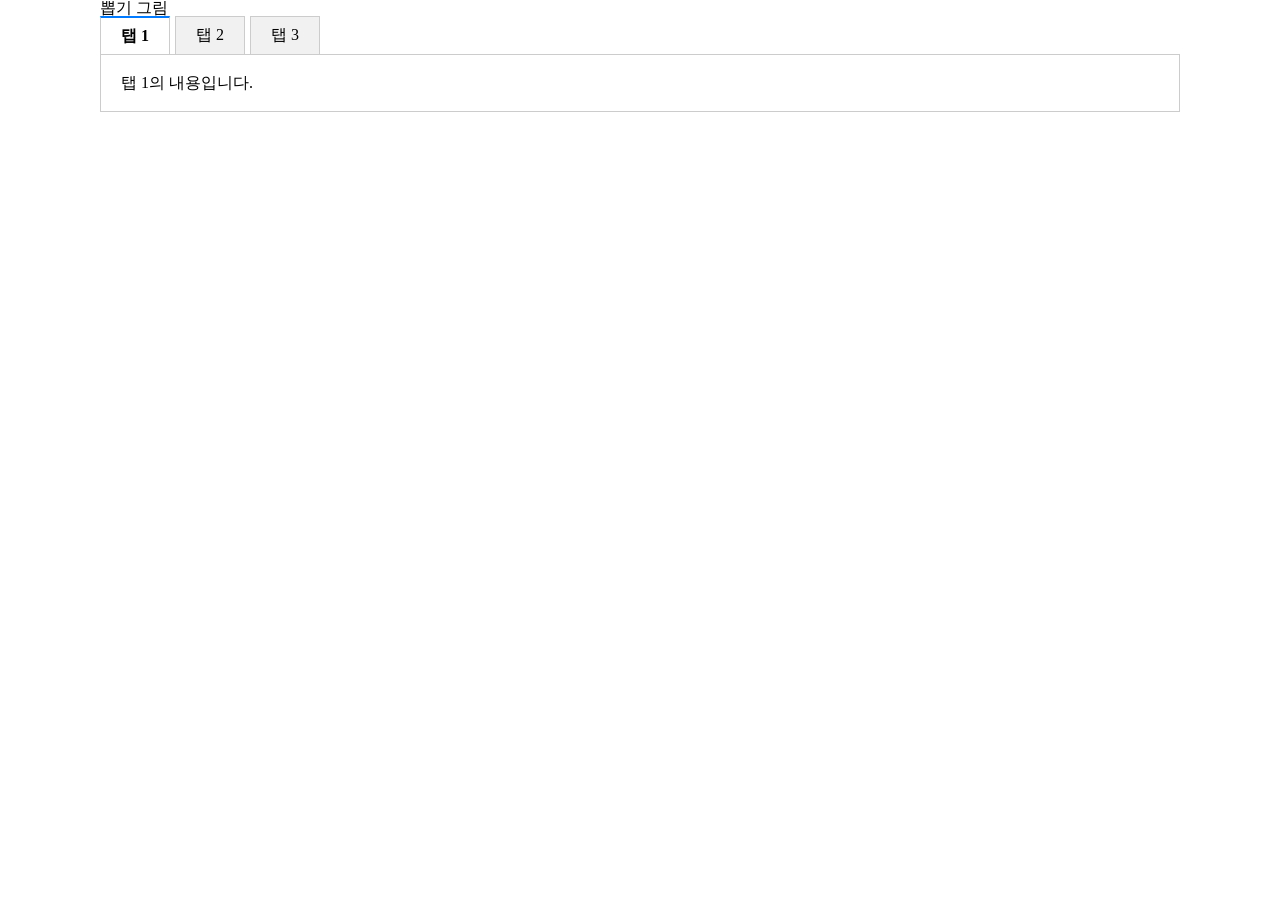
==== index.html @ a0c798f2 "fix : catroom -> index로 변경" ====
<!DOCTYPE html>
<html lang="en">
<head>
	<meta charset="UTF-8">
	<meta name="viewport" content="width=device-width, initial-scale=1.0">
	<title>고양이 아바타</title>

	<!-- styles -->
	<link rel="stylesheet" href="./css/reset.css" />
	<link rel="stylesheet" href="./css/catroom.css" />

</head>
<body>
	<section class="catroom">
		<header class="catroom_header">
			<h1>뽑기 그림</h1>
		</header>

		<article class="catroom_visual">
			<div class="catroom_visual_area">
				<div class="visual_face"></div>
				<div class="visual_eyes"></div>
				<div class="visual_noise"></div>
				<div class="visual_mouth"></div>
			</div>
		</article>

		<div class="catroom_content">
			<div class="tabs">
				<div class="tab active" data-tab="1">탭 1</div>
				<div class="tab" data-tab="2">탭 2</div>
				<div class="tab" data-tab="3">탭 3</div>
			</div>
		
			<div class="tab-content active" data-content="1">
				탭 1의 내용입니다.
			</div>
			<div class="tab-content" data-content="2">
				탭 2의 내용입니다.
			</div>
			<div class="tab-content" data-content="3">
				탭 3의 내용입니다.
			</div>
		</div>
	</section>


	<!-- js -->
	<script src="./js/catroom.js"></script>
</body>
</html>
---- css/catroom.css ----
.catroom {
	max-width: 1080px;
	margin: 0 auto;
}
.catroom {
	width: 100%;
	height: 100%;
	overflow: hidden;
}
.catroom .catroom_header {
	width: 100%;
	height: 100%;
	overflow: hidden;
}
.tabs {
	display: flex;
	cursor: pointer;
}

.tab {
	padding: 10px 20px;
	border: 1px solid #ccc;
	border-bottom: none;
	background: #f1f1f1;
	margin-right: 5px;
}

.tab.active {
	background: #fff;
	font-weight: bold;
	border-top: 2px solid #007BFF;
}

.tab-content {
	border: 1px solid #ccc;
	padding: 20px;
	background: #fff;
	display: none;
}

.tab-content.active {
	display: block;
}
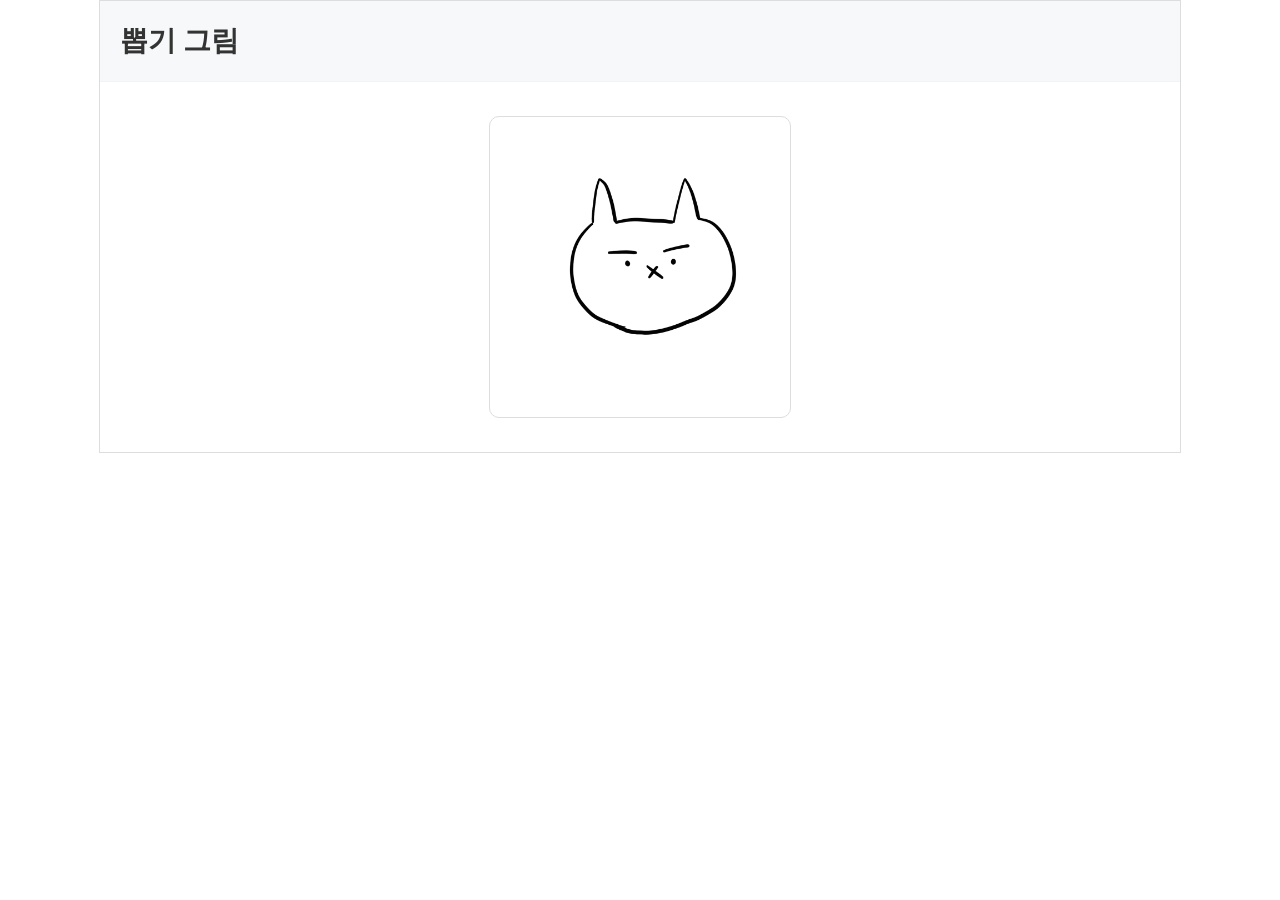
==== commit 4773ce57: "feat : visual" ====
--- a/index.html
+++ b/index.html
@@ -18,27 +18,33 @@
 
 		<article class="catroom_visual">
 			<div class="catroom_visual_area">
-				<div class="visual_face"></div>
-				<div class="visual_eyes"></div>
-				<div class="visual_noise"></div>
+				<div class="visual_face">
+					<img src="./img/img_face1.png" alt="">
+				</div>
+				<div class="visual_eyes">
+					<img src="./img/img_eyes1.png" alt="">
+				</div>
+				<div class="visual_noise">
+					<img src="./img/img_noise1.png" alt="">
+				</div>
 				<div class="visual_mouth"></div>
 			</div>
 		</article>
 
-		<div class="catroom_content">
+		<div class="catroom_content" style="display: none;">
 			<div class="tabs">
 				<div class="tab active" data-tab="1">탭 1</div>
 				<div class="tab" data-tab="2">탭 2</div>
 				<div class="tab" data-tab="3">탭 3</div>
 			</div>
 		
-			<div class="tab-content active" data-content="1">
+			<div class="tab_content active" data-content="1">
 				탭 1의 내용입니다.
 			</div>
-			<div class="tab-content" data-content="2">
+			<div class="tab_content" data-content="2">
 				탭 2의 내용입니다.
 			</div>
-			<div class="tab-content" data-content="3">
+			<div class="tab_content" data-content="3">
 				탭 3의 내용입니다.
 			</div>
 		</div>
--- a/css/catroom.css
+++ b/css/catroom.css
@@ -1,43 +1,26 @@
-.catroom {
-	max-width: 1080px;
-	margin: 0 auto;
-}
-.catroom {
-	width: 100%;
-	height: 100%;
-	overflow: hidden;
-}
-.catroom .catroom_header {
-	width: 100%;
-	height: 100%;
-	overflow: hidden;
-}
-.tabs {
-	display: flex;
-	cursor: pointer;
-}
+/* 공통 */
+.catroom {max-width: 1080px;height: 100%;margin: 0 auto;overflow: hidden;border: 1px solid #ddd;}
+img {width: 100%;height: 100%;}
+/* 헤더 */
+.catroom .catroom_header {width: 100%;height: 80px;display: flex;align-items: center;padding: 0 20px; overflow: hidden;background: #F6F8F9;border-bottom: 1px solid #F1F3F4;}
+.catroom .catroom_header h1 {font-size: 28px;font-weight: bold;color: #333;text-align: center;}
+/* 고양이 아바타 */
+.catroom_visual {width: 100%;min-height: 370px;display: flex;align-items: center;justify-content: center;}
+.catroom_visual_area {position: relative;width: 300px;height: 300px;border: 1px solid #ddd;border-radius: 10px;}
+.catroom_visual_area .visual_face {position: absolute;top: 50%;left: 50%;width: 300px;height: 300px;transform: translate(-50%, -50%);}
+.catroom_visual_area .visual_eyes {position: absolute;top: 50%;left: 50%;width: 300px;height: 300px;transform: translate(-50%, -50%);}
 
-.tab {
-	padding: 10px 20px;
-	border: 1px solid #ccc;
-	border-bottom: none;
-	background: #f1f1f1;
-	margin-right: 5px;
-}
+@media only screen and (max-width: 1080px) {
+	body {
+	  background-color: lightblue;
+	}
+  }
 
-.tab.active {
-	background: #fff;
-	font-weight: bold;
-	border-top: 2px solid #007BFF;
-}
 
-.tab-content {
-	border: 1px solid #ccc;
-	padding: 20px;
-	background: #fff;
-	display: none;
-}
 
-.tab-content.active {
-	display: block;
-}
+/* 탭 */
+.tabs {display: flex;cursor: pointer;}
+.tab {padding: 10px 20px;border: 1px solid #ccc;border-bottom: none;background: #f1f1f1;margin-right: 5px;}
+.tab.active {background: #fff;font-weight: bold;border-top: 2px solid #007BFF;}
+.tab_content {border: 1px solid #ccc;padding: 20px;background: #fff;display: none;}
+.tab_content.active {display: block;}
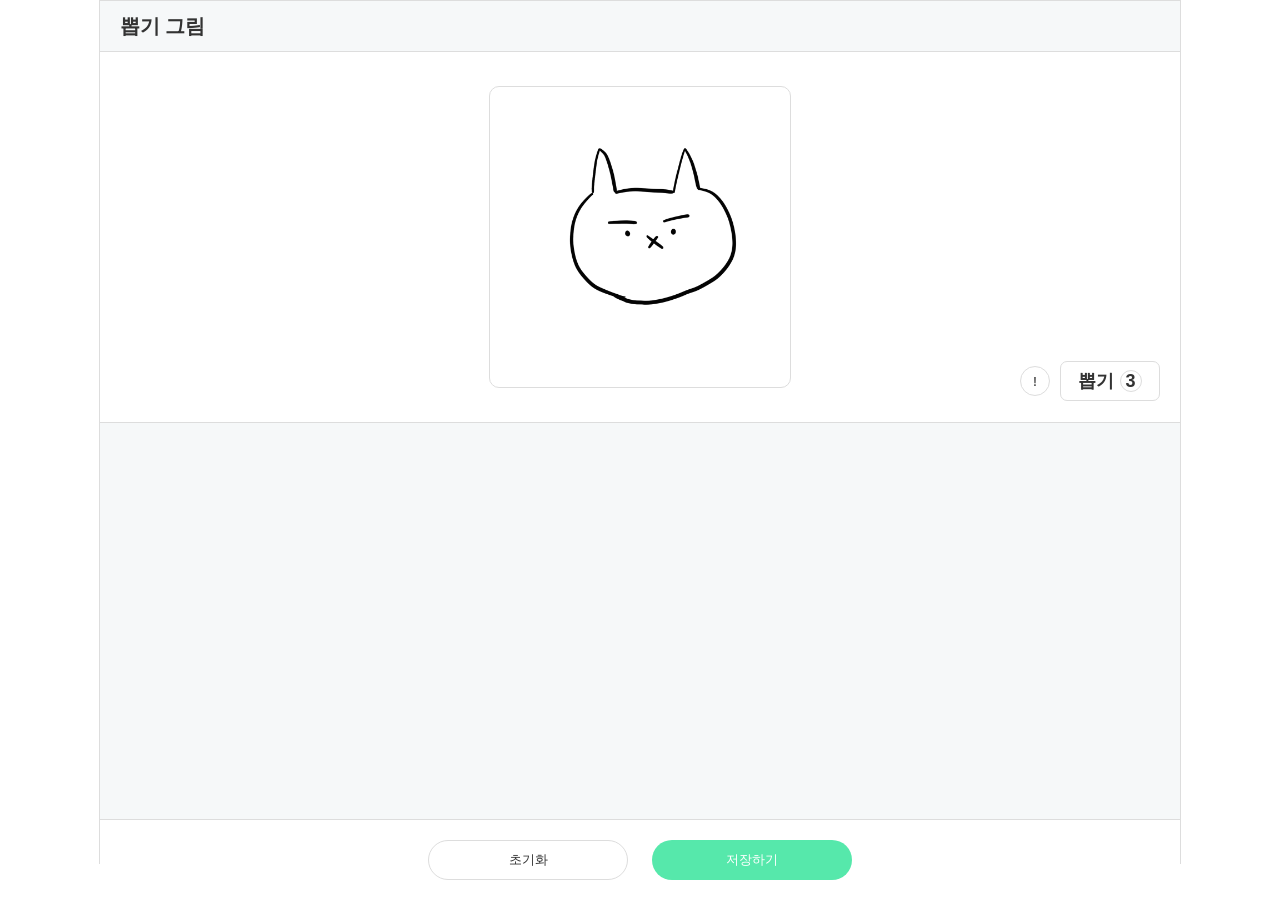
==== commit 0549e4af: "feat : 뽑기 버튼 추가" ====
--- a/index.html
+++ b/index.html
@@ -5,6 +5,10 @@
 	<meta name="viewport" content="width=device-width, initial-scale=1.0">
 	<title>고양이 아바타</title>
 
+	<!-- 피그마 -->
+	<!-- 
+	https://www.figma.com/design/C6ef8VHdZGd1Git6Kg4s41/kkamnyang?node-id=0-1&p=f&t=H2zlYM6S1J94MN9t-0 
+	-->
 	<!-- styles -->
 	<link rel="stylesheet" href="./css/reset.css" />
 	<link rel="stylesheet" href="./css/catroom.css" />
@@ -16,23 +20,25 @@
 			<h1>뽑기 그림</h1>
 		</header>
 
+		<div class="catroom_btns">
+			<div class="catroom_btns_left">
+				<button class="btn info" id="btn_info">!</button>
+				<!-- <div>내용</div> -->
+			</div>
+			<button class="btn buzzer" id="btn_buzzer">뽑기 <span class="count">3</span></button>
+		</div>
+
 		<article class="catroom_visual">
 			<div class="catroom_visual_area">
-				<div class="visual_face">
-					<img src="./img/img_face1.png" alt="">
-				</div>
-				<div class="visual_eyes">
-					<img src="./img/img_eyes1.png" alt="">
-				</div>
-				<div class="visual_noise">
-					<img src="./img/img_noise1.png" alt="">
-				</div>
+				<div class="visual_face" id="dragMe" style="background: url('./img/img_face1.png') no-repeat center center / 100% 100%;"></div>
+				<div class="visual_eyes" style="background: url('./img/img_eyes1.png') no-repeat center center / 100% 100%;"></div>
+				<div class="visual_noise" style="background: url('./img/img_noise1.png') no-repeat center center / 100% 100%;"></div>
 				<div class="visual_mouth"></div>
 			</div>
 		</article>
 
-		<div class="catroom_content" style="display: none;">
-			<div class="tabs">
+		<div class="catroom_content">
+			<!-- <div class="tabs">
 				<div class="tab active" data-tab="1">탭 1</div>
 				<div class="tab" data-tab="2">탭 2</div>
 				<div class="tab" data-tab="3">탭 3</div>
@@ -46,12 +52,66 @@
 			</div>
 			<div class="tab_content" data-content="3">
 				탭 3의 내용입니다.
+			</div> -->
+		</div>
+
+		<div class="footer">
+			<div class="footer_btns">
+				<button class="btn reset" id="btn_reset">초기화</button>
+				<button class="btn" id="btn_save">저장하기</button>
 			</div>
 		</div>
 	</section>
 
-
 	<!-- js -->
 	<script src="./js/catroom.js"></script>
+	<script>
+		// const dragItem = document.getElementById("dragMe");
+		// let offsetX = 0;
+		// let offsetY = 0;
+		// let isDragging = false;
+
+		// dragItem.addEventListener("mousedown", (e) => {
+		// 	isDragging = true;
+		// 	offsetX = e.clientX - dragItem.offsetLeft;
+		// 	offsetY = e.clientY - dragItem.offsetTop;
+		// 	dragItem.style.cursor = "grabbing";
+		// });
+
+		// document.addEventListener("mousemove", (e) => {
+		// 	if (!isDragging) return;
+
+		// 	const x = e.clientX - offsetX;
+		// 	const y = e.clientY - offsetY;
+
+		// 	dragItem.style.left = `${x}px`;
+		// 	dragItem.style.top = `${y}px`;
+		// 	});
+
+		// 	document.addEventListener("mouseup", () => {
+		// 	isDragging = false;
+		// 	dragItem.style.cursor = "grab";
+		// 	});
+
+		// 	const container = document.querySelector(".catroom_visual_area");
+
+		// 	document.addEventListener("mousemove", (e) => {
+		// 	if (!isDragging) return;
+
+		// 	let x = e.clientX - offsetX;
+		// 	let y = e.clientY - offsetY;
+
+		// 	const maxX = container.offsetWidth - dragItem.offsetWidth;
+		// 	const maxY = container.offsetHeight - dragItem.offsetHeight;
+
+		// 	x = Math.max(0, Math.min(x, maxX));
+		// 	y = Math.max(0, Math.min(y, maxY));
+
+		// 	dragItem.style.left = `${x}px`;
+		// 	dragItem.style.top = `${y}px`;
+		// });
+
+
+	</script>
 </body>
 </html>
--- a/css/catroom.css
+++ b/css/catroom.css
@@ -1,14 +1,172 @@
 /* 공통 */
-.catroom {max-width: 1080px;height: 100%;margin: 0 auto;overflow: hidden;border: 1px solid #ddd;}
+.catroom {position: relative;max-width: 1080px;height: 100%;margin: 0 auto;overflow: hidden;border: 1px solid #ddd;}
 img {width: 100%;height: 100%;}
+button {background: unset;border: unset;cursor: pointer;}
+:root {
+	--main-color: #56E8AB;
+	--sub-color: #3ECF92;
+	/* --text-color: #343A40;
+	--background-color: #F8F9FA;
+	--border-color: #CED4DA;
+	--hover-color: #E9ECEF;
+	--active-color: #007BFF; */
+}
 /* 헤더 */
-.catroom .catroom_header {width: 100%;height: 80px;display: flex;align-items: center;padding: 0 20px; overflow: hidden;background: #F6F8F9;border-bottom: 1px solid #F1F3F4;}
-.catroom .catroom_header h1 {font-size: 28px;font-weight: bold;color: #333;text-align: center;}
+.catroom .catroom_header {
+	width: 100%;
+	height: 50px;
+	display: flex;
+	align-items: center;
+	padding: 0 20px; 
+	overflow: hidden;
+	background: #F6F8F9;
+	border-bottom: 1px solid #ddd;
+}
+.catroom .catroom_header h1 {
+	font-size: 20px;
+	font-weight: bold;
+	color: #333;
+	text-align: center;
+	/* background-color: var(--main-color); */
+}
+/* 고양이 선택 버튼 */
+.catroom_btns {
+	position: absolute;
+	right: 20px;
+	top: 360px;
+	display: flex;
+	gap: 10px;
+}
+.catroom_btns {
+	display: flex;
+	align-items: center;
+	justify-content: center;
+	gap: 10px;
+}	
+.catroom_btns .btn.info {
+	min-width: 30px;
+	height: 30px;
+	background: #fff;
+	color: #333;
+	border-radius: 50%;
+	font-weight: bold;
+	color: #666;
+	border: 1px solid #ddd;
+}
+.catroom_btns .btn.buzzer {
+	min-width: 100px;
+	height: 40px;
+	background: #fff;
+	color: #333;
+	border-radius: 7px;
+	font-weight: bold;
+	font-size: 18px;
+	border: 1px solid #ddd;
+}
+.catroom_btns .btn.buzzer:hover {
+	background: var(--main-color);
+	color: #fff;
+	border-radius: 7px;
+	font-weight: bold;
+	font-size: 18px;
+	border: none;
+}
+
+.catroom_btns .btn.buzzer .count {
+	display: inline-block;
+	min-width: 20px;
+	height: 20px;
+	background: #fff;
+	color: #333;
+	border-radius: 50%;
+	color: #333;
+	border: 1px solid #ddd;
+}
+
 /* 고양이 아바타 */
-.catroom_visual {width: 100%;min-height: 370px;display: flex;align-items: center;justify-content: center;}
-.catroom_visual_area {position: relative;width: 300px;height: 300px;border: 1px solid #ddd;border-radius: 10px;}
-.catroom_visual_area .visual_face {position: absolute;top: 50%;left: 50%;width: 300px;height: 300px;transform: translate(-50%, -50%);}
-.catroom_visual_area .visual_eyes {position: absolute;top: 50%;left: 50%;width: 300px;height: 300px;transform: translate(-50%, -50%);}
+.catroom_visual {
+	width: 100%;
+	min-height: 370px;
+	border-bottom: 1px solid #ddd;
+	display: flex;
+	align-items: center;
+	justify-content: center;
+}
+.catroom_visual_area {
+	position: relative;
+	overflow: hidden; 
+	width: 300px;
+	height: 300px;
+	border: 1px solid #ddd;
+	border-radius: 10px;
+}
+.catroom_visual_area .visual_face {
+	position: absolute;
+	top: 50%;
+	left: 50%;
+	width: 300px;
+	height: 300px;
+	transform: translate(-50%, -50%);
+	cursor: grab;
+}
+.catroom_visual_area .visual_eyes {
+	position: absolute;
+	top: 50%;
+	left: 50%;
+	width: 300px;
+	height: 300px;
+	transform: translate(-50%, -50%);
+	/* cursor: grab; */
+}
+.catroom_visual_area .visual_noise {
+	position: absolute;
+	top: 50%;
+	left: 50%;
+	width: 300px;
+	height: 300px;
+	transform: translate(-50%, -50%);
+	/* cursor: grab; */
+}
+.catroom_content {
+	width: 100%;
+	height: 100%;
+	min-height: 400px;
+	display: flex;
+	flex-direction: column;
+	align-items: center;
+	justify-content: center;
+	padding: 20px;
+	background: #F6F8F9;
+}  
+.footer {
+	position: fixed;
+	bottom: 0;
+	left: 50%;
+	transform: translate(-50%, 0);
+	width: 1080px;
+	height: 80px;
+	display: flex;
+	align-items: center;
+	justify-content: center;
+	background: #fff;
+	border-top: 1px solid #ddd;
+}
+.footer_btns .btn {
+	width: 200px;
+	height: 40px;
+	margin: 0 10px;
+	background: var(--main-color);
+	color: #fff;
+	border: none;
+	border-radius: 30px;
+	cursor: pointer;
+}
+.footer_btns .btn.reset {
+	background: #fff;
+	border: 1px solid #ddd;
+	color: #333;
+}
+
 
 @media only screen and (max-width: 1080px) {
 	body {
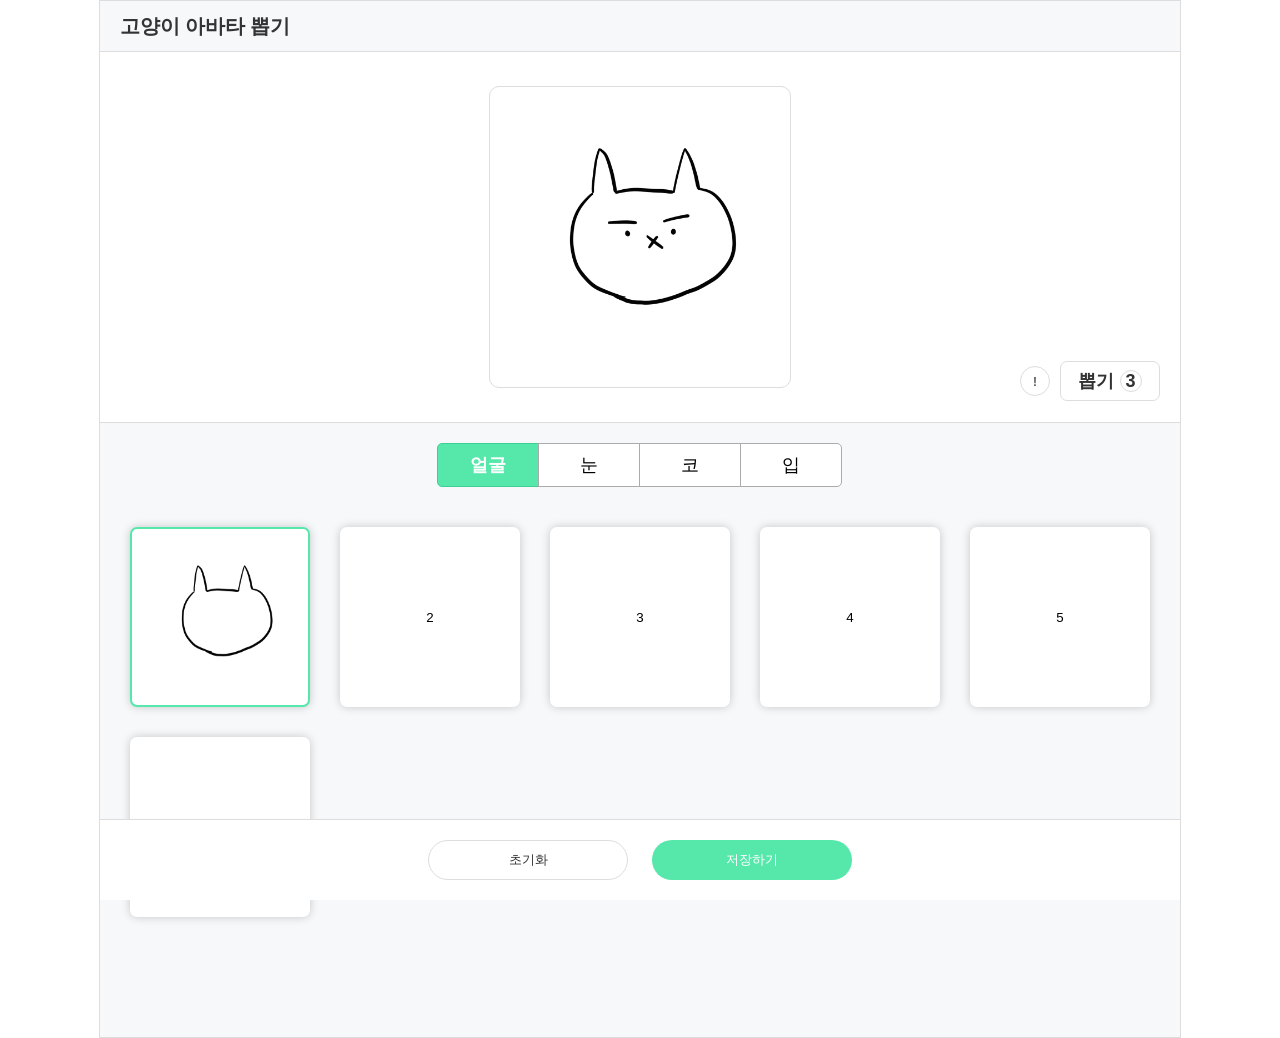
==== commit 500c9c94: "feat : cat tabs" ====
--- a/index.html
+++ b/index.html
@@ -3,7 +3,7 @@
 <head>
 	<meta charset="UTF-8">
 	<meta name="viewport" content="width=device-width, initial-scale=1.0">
-	<title>고양이 아바타</title>
+	<title>고양이 아바타 뽑기</title>
 
 	<!-- 피그마 -->
 	<!-- 
@@ -17,7 +17,7 @@
 <body>
 	<section class="catroom">
 		<header class="catroom_header">
-			<h1>뽑기 그림</h1>
+			<h1>고양이 아바타 뽑기</h1>
 		</header>
 
 		<div class="catroom_btns">
@@ -38,21 +38,35 @@
 		</article>
 
 		<div class="catroom_content">
-			<!-- <div class="tabs">
-				<div class="tab active" data-tab="1">탭 1</div>
-				<div class="tab" data-tab="2">탭 2</div>
-				<div class="tab" data-tab="3">탭 3</div>
+			<div class="tabs">
+				<div class="tab active" data-tab="1">얼굴</div>
+				<div class="tab" data-tab="2">눈</div>
+				<div class="tab" data-tab="3">코</div>
+				<div class="tab" data-tab="4">입</div>
 			</div>
 		
 			<div class="tab_content active" data-content="1">
-				탭 1의 내용입니다.
+				<div class="tab_content_area">
+					<button class="box on"><img src="./img/img_face1.png" alt="face1" /></button>
+					<button class="box">2</button>
+					<button class="box">3</button>
+					<button class="box">4</button>
+					<button class="box">5</button>
+					<button class="box">5</button>
+				</div>
 			</div>
 			<div class="tab_content" data-content="2">
-				탭 2의 내용입니다.
+				<div class="tab_content_area">
+					<button class="box">1</button>
+					<button class="box">2</button>
+					<button class="box">3</button>
+					<button class="box">4</button>
+					<button class="box">5</button>
+				</div>
 			</div>
 			<div class="tab_content" data-content="3">
 				탭 3의 내용입니다.
-			</div> -->
+			</div>
 		</div>
 
 		<div class="footer">
--- a/css/catroom.css
+++ b/css/catroom.css
@@ -127,17 +127,77 @@
 	transform: translate(-50%, -50%);
 	/* cursor: grab; */
 }
+/* 탭 */
+.catroom_content .tabs {
+	display: flex;
+	justify-content: center;
+	align-items: center;
+	cursor: pointer;
+}
+.catroom_content .tab {
+	display: flex;
+	justify-content: center;
+	align-items: center;
+	font-size: 18px;
+	padding: 10px 20px;
+	border: 1px solid #ABABAB;
+	background: #fff;
+	margin-left: -1px;
+	min-width: 60px;
+	height: 22px;
+}
+.catroom_content .tab.active {
+	background: #56E8AB;
+	font-weight: bold;
+	border: 1px solid #3ECF92;
+	color: #fff;
+}
+.catroom_content .tab:nth-child(1) {
+	border-radius: 5px 0 0 5px;
+}
+.catroom_content .tab:nth-child(4) {
+	border-radius: 0 5px 5px 0;
+}
+.catroom_content .tab_content {
+	min-height: 300px;
+	max-height: 500px;
+	overflow-y: auto;
+	overflow-x: hidden;
+	display: none;
+	margin-top: 30px;
+	margin-bottom: 90px;
+}
+.catroom_content .tab_content.active {
+	display: block;
+}
 .catroom_content {
-	width: 100%;
 	height: 100%;
 	min-height: 400px;
-	display: flex;
-	flex-direction: column;
-	align-items: center;
-	justify-content: center;
 	padding: 20px;
 	background: #F6F8F9;
-}  
+}
+.catroom_content .tab_content_area{
+	display: flex;
+	justify-content: space-between;
+	flex-wrap: wrap;
+	padding: 10px;
+	gap: 30px;
+}
+.catroom_content .tab_content_area .box {
+	width: 180px;
+	height: 180px;
+	display: flex;
+	justify-content: center;
+	align-items: center;
+	background: #fff;
+	border-radius: 7px;
+	box-shadow: 0 0 10px rgba(0, 0, 0, 0.2);
+}
+.catroom_content .tab_content_area .box.on {
+	border: 2px solid var(--main-color);
+}
+
+
 .footer {
 	position: fixed;
 	bottom: 0;
@@ -176,9 +236,3 @@
 
 
 
-/* 탭 */
-.tabs {display: flex;cursor: pointer;}
-.tab {padding: 10px 20px;border: 1px solid #ccc;border-bottom: none;background: #f1f1f1;margin-right: 5px;}
-.tab.active {background: #fff;font-weight: bold;border-top: 2px solid #007BFF;}
-.tab_content {border: 1px solid #ccc;padding: 20px;background: #fff;display: none;}
-.tab_content.active {display: block;}
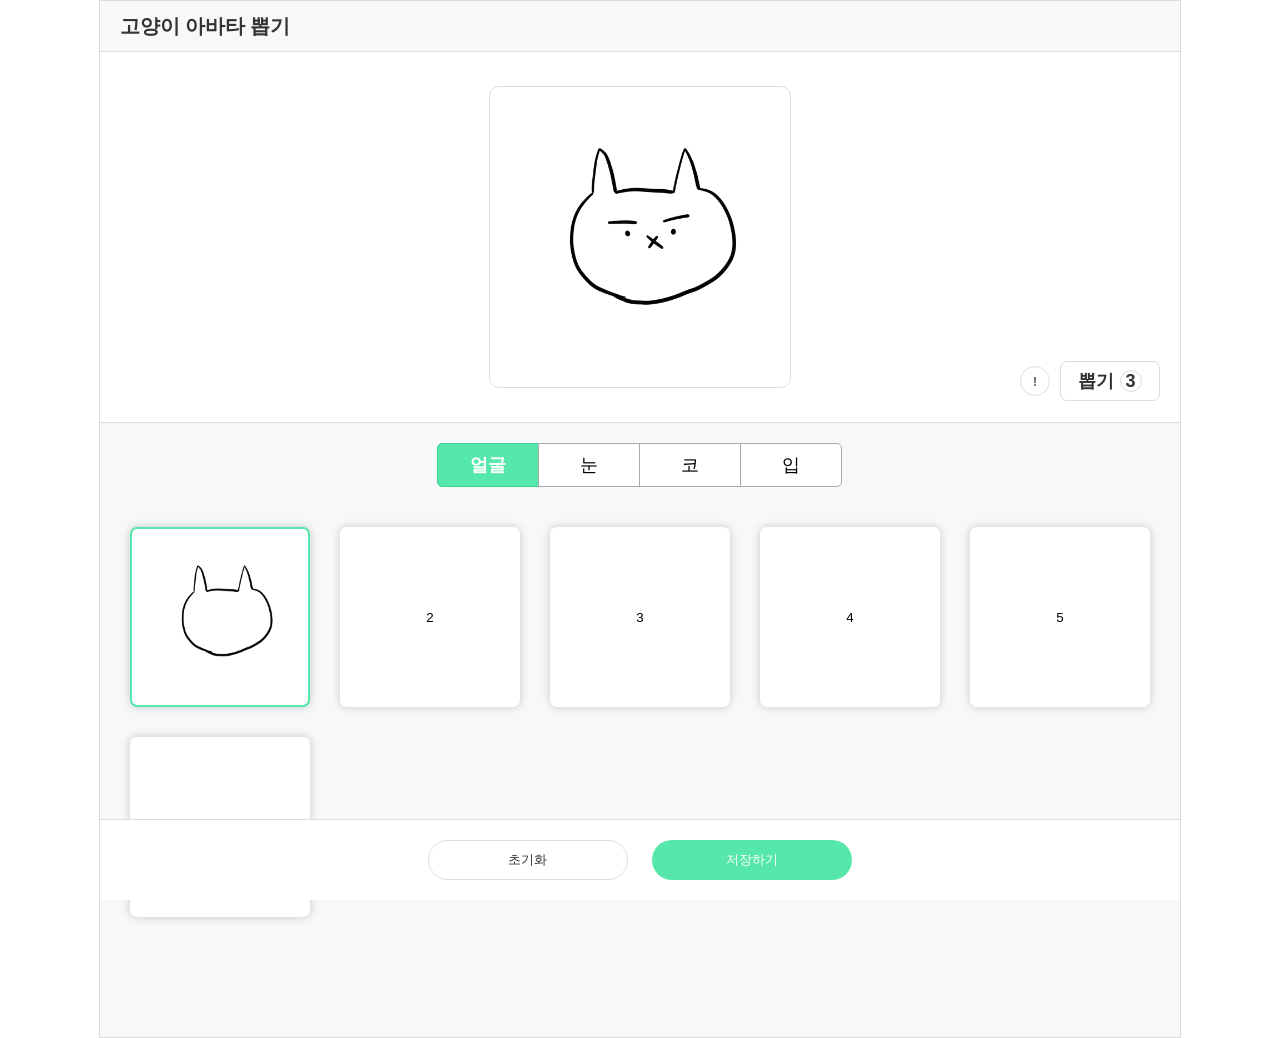
==== commit 11d79776: "feat : 추가" ====
--- a/index.html
+++ b/index.html
@@ -7,7 +7,7 @@
 
 	<!-- 피그마 -->
 	<!-- 
-	https://www.figma.com/design/C6ef8VHdZGd1Git6Kg4s41/kkamnyang?node-id=0-1&p=f&t=H2zlYM6S1J94MN9t-0 
+		https://www.figma.com/design/C6ef8VHdZGd1Git6Kg4s41/kkamnyang?node-id=0-1&p=f&t=H2zlYM6S1J94MN9t-0 
 	-->
 	<!-- styles -->
 	<link rel="stylesheet" href="./css/reset.css" />
@@ -25,7 +25,7 @@
 				<button class="btn info" id="btn_info">!</button>
 				<!-- <div>내용</div> -->
 			</div>
-			<button class="btn buzzer" id="btn_buzzer">뽑기 <span class="count">3</span></button>
+			<button class="btn buzzer" id="btnBuzzer">뽑기 <span class="count">3</span></button>
 		</div>
 
 		<article class="catroom_visual">
@@ -47,7 +47,7 @@
 		
 			<div class="tab_content active" data-content="1">
 				<div class="tab_content_area">
-					<button class="box on"><img src="./img/img_face1.png" alt="face1" /></button>
+					<button class="box active"><img src="./img/img_face1.png" alt="face1" /></button>
 					<button class="box">2</button>
 					<button class="box">3</button>
 					<button class="box">4</button>
@@ -76,6 +76,14 @@
 			</div>
 		</div>
 	</section>
+
+	<!-- 시간초 뽑기 딤 레이어 -->
+	<div class="dim_layer " id="dimLayer">
+		<div class="dim_layer_content">
+			<p>뽑기 시작!</p>
+			<p><span class="count">3</span>초</p>
+		</div>
+	</div>
 
 	<!-- js -->
 	<script src="./js/catroom.js"></script>
--- a/css/catroom.css
+++ b/css/catroom.css
@@ -71,7 +71,6 @@
 	font-size: 18px;
 	border: none;
 }
-
 .catroom_btns .btn.buzzer .count {
 	display: inline-block;
 	min-width: 20px;
@@ -81,8 +80,8 @@
 	border-radius: 50%;
 	color: #333;
 	border: 1px solid #ddd;
-}
-
+	font-weight: bold;
+}
 /* 고양이 아바타 */
 .catroom_visual {
 	width: 100%;
@@ -193,11 +192,49 @@
 	border-radius: 7px;
 	box-shadow: 0 0 10px rgba(0, 0, 0, 0.2);
 }
-.catroom_content .tab_content_area .box.on {
+.catroom_content .tab_content_area .box.active {
 	border: 2px solid var(--main-color);
 }
-
-
+/* 딤 레이어 */
+.dim_layer {
+	position: fixed;
+	top: 0;
+	left: 0;
+	width: 100%;
+	height: 100%;
+	background: rgba(0, 0, 0, 0.8);
+	display: none;
+	z-index: 9999;
+}
+.dim_layer.active {
+	display: block;
+}
+.dim_layer .dim_layer_content {
+	position: absolute;
+	top: 50%;
+	left: 50%;
+	width: 500px;
+	height: 300px;
+	transform: translate(-50%, -50%);
+	border-radius: 10px;
+	display: flex;
+	flex-direction: column;
+	align-items: center;
+	justify-content: center;
+	color: #fff;
+}
+.dim_layer .dim_layer_content p:nth-child(1) {
+	font-size: 20px;
+	margin-bottom: 20px;
+}
+.dim_layer .dim_layer_content p:nth-child(2) {
+	font-size: 25px;
+}
+.dim_layer .dim_layer_content p span {
+	font-size: 52px;
+}
+
+/* 푸터 */
 .footer {
 	position: fixed;
 	bottom: 0;
@@ -211,6 +248,9 @@
 	background: #fff;
 	border-top: 1px solid #ddd;
 }
+
+
+
 .footer_btns .btn {
 	width: 200px;
 	height: 40px;
@@ -221,6 +261,8 @@
 	border-radius: 30px;
 	cursor: pointer;
 }
+
+
 .footer_btns .btn.reset {
 	background: #fff;
 	border: 1px solid #ddd;
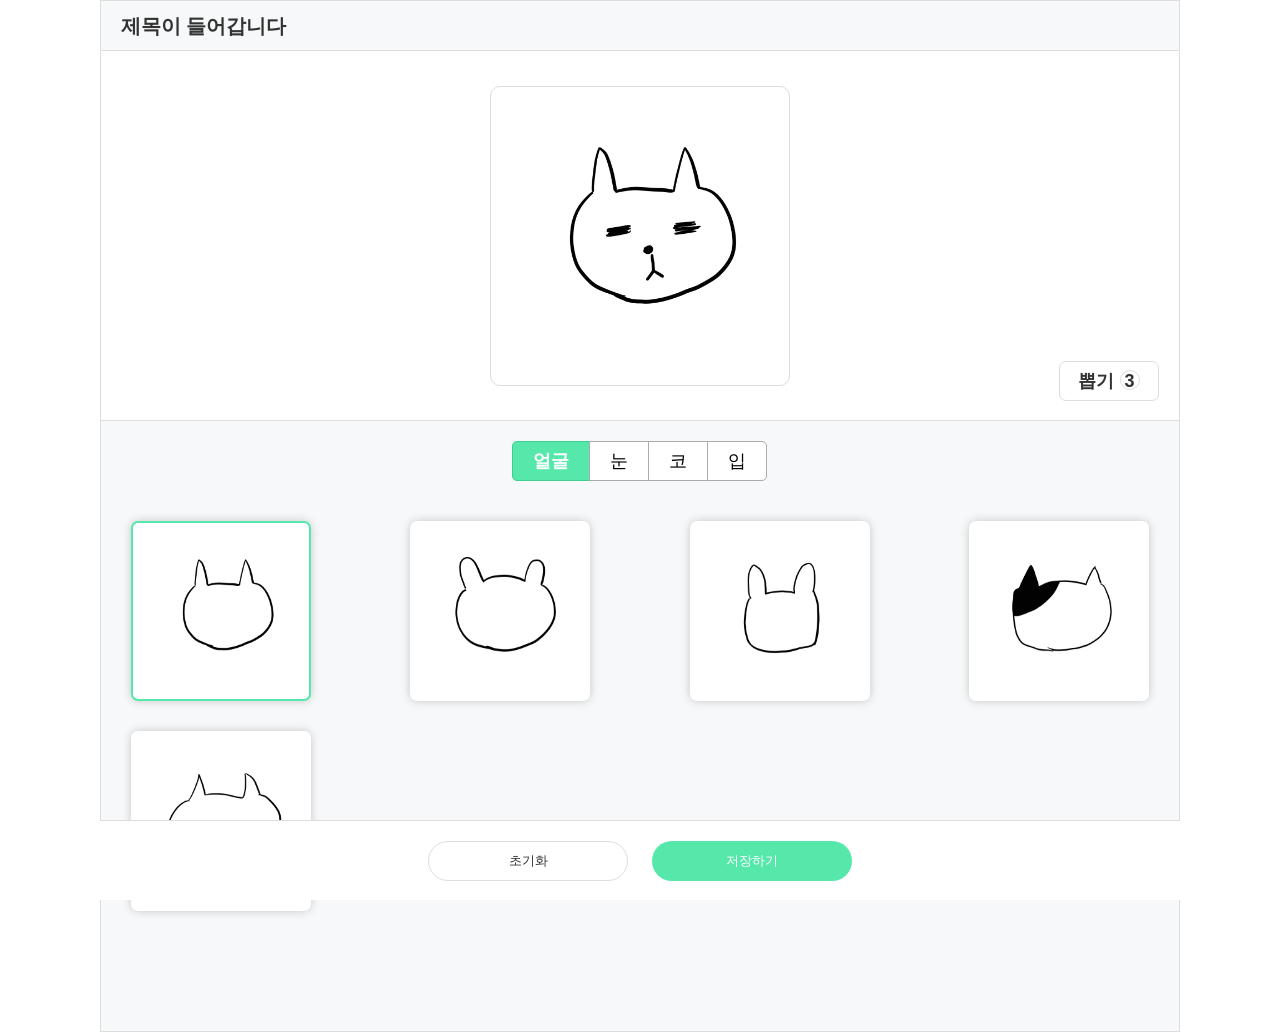
==== commit b3d7897c: "feat : com" ====
--- a/index.html
+++ b/index.html
@@ -17,7 +17,7 @@
 <body>
 	<section class="catroom">
 		<header class="catroom_header">
-			<h1>고양이 아바타 뽑기</h1>
+			<h1>제목이 들어갑니다</h1>
 		</header>
 
 		<div class="catroom_btns">
@@ -30,10 +30,10 @@
 
 		<article class="catroom_visual">
 			<div class="catroom_visual_area">
-				<div class="visual_face" id="dragMe" style="background: url('./img/img_face1.png') no-repeat center center / 100% 100%;"></div>
+				<div class="visual_face" style="background: url('./img/img_face1.png') no-repeat center center / 100% 100%;"></div>
 				<div class="visual_eyes" style="background: url('./img/img_eyes1.png') no-repeat center center / 100% 100%;"></div>
 				<div class="visual_noise" style="background: url('./img/img_noise1.png') no-repeat center center / 100% 100%;"></div>
-				<div class="visual_mouth"></div>
+				<div class="visual_mouth" style="background: url('./img/img_mouth1.png') no-repeat center center / 100% 100%;"></div>
 			</div>
 		</article>
 
@@ -48,31 +48,45 @@
 			<div class="tab_content active" data-content="1">
 				<div class="tab_content_area">
 					<button class="box active"><img src="./img/img_face1.png" alt="face1" /></button>
-					<button class="box">2</button>
-					<button class="box">3</button>
-					<button class="box">4</button>
-					<button class="box">5</button>
-					<button class="box">5</button>
+					<button class="box"><img src="./img/img_face2.png" alt="face2" /></button>
+					<button class="box"><img src="./img/img_face3.png" alt="face3" /></button>
+					<button class="box"><img src="./img/img_face4.png" alt="face4" /></button>
+					<button class="box"><img src="./img/img_face5.png" alt="face5" /></button>
 				</div>
 			</div>
 			<div class="tab_content" data-content="2">
 				<div class="tab_content_area">
-					<button class="box">1</button>
-					<button class="box">2</button>
-					<button class="box">3</button>
-					<button class="box">4</button>
-					<button class="box">5</button>
+					<button class="box active"><img src="./img/img_eyes1.png" alt="eye1" /></button>
+					<button class="box"><img src="./img/img_eyes2.png" alt="eye2" /></button>
+					<button class="box"><img src="./img/img_eyes3.png" alt="eye3" /></button>
+					<button class="box"><img src="./img/img_eyes4.png" alt="eye4" /></button>
+					<button class="box"><img src="./img/img_eyes5.png" alt="eye5" /></button>
 				</div>
 			</div>
 			<div class="tab_content" data-content="3">
-				탭 3의 내용입니다.
+				<div class="tab_content_area">
+					<button class="box active"><img src="./img/img_noise1.png" alt="noise1" /></button>
+					<button class="box"><img src="./img/img_noise2.png" alt="noise2" /></button>
+					<button class="box"><img src="./img/img_noise3.png" alt="noise3" /></button>
+					<button class="box"><img src="./img/img_noise4.png" alt="noise4" /></button>
+					<button class="box"><img src="./img/img_noise5.png" alt="noise5" /></button>
+				</div>
+			</div>
+			<div class="tab_content" data-content="4">
+				<div class="tab_content_area">
+					<button class="box active"><img src="./img/img_mouth1.png" alt="mouth1" /></button>
+					<button class="box"><img src="./img/img_mouth2.png" alt="mouth2" /></button>
+					<button class="box"><img src="./img/img_mouth3.png" alt="mouth3" /></button>
+					<button class="box"><img src="./img/img_mouth4.png" alt="mouth4" /></button>
+					<button class="box"><img src="./img/img_mouth5.png" alt="mouth5" /></button>
+				</div>
 			</div>
 		</div>
 
 		<div class="footer">
 			<div class="footer_btns">
 				<button class="btn reset" id="btn_reset">초기화</button>
-				<button class="btn" id="btn_save">저장하기</button>
+				<button class="btn" id="btn_save" onclick="alert('개발 준비중입니다.')">저장하기</button>
 			</div>
 		</div>
 	</section>
--- a/css/catroom.css
+++ b/css/catroom.css
@@ -1,5 +1,6 @@
 /* 공통 */
-.catroom {position: relative;max-width: 1080px;height: 100%;margin: 0 auto;overflow: hidden;border: 1px solid #ddd;}
+html,body * {box-sizing: border-box;}
+.catroom {position: relative;max-width: 1080px;height: 100%;margin: 0 auto;border: 1px solid #ddd;}
 img {width: 100%;height: 100%;}
 button {background: unset;border: unset;cursor: pointer;}
 :root {
@@ -11,6 +12,11 @@
 	--hover-color: #E9ECEF;
 	--active-color: #007BFF; */
 }
+/* 임시 숨김 */
+.catroom_btns_left {
+	display: none;
+}
+
 /* 헤더 */
 .catroom .catroom_header {
 	width: 100%;
@@ -35,14 +41,10 @@
 	right: 20px;
 	top: 360px;
 	display: flex;
+	align-items: center;
+	justify-content: center;
 	gap: 10px;
 }
-.catroom_btns {
-	display: flex;
-	align-items: center;
-	justify-content: center;
-	gap: 10px;
-}	
 .catroom_btns .btn.info {
 	min-width: 30px;
 	height: 30px;
@@ -126,6 +128,15 @@
 	transform: translate(-50%, -50%);
 	/* cursor: grab; */
 }
+.catroom_visual_area .visual_mouth {
+	position: absolute;
+	top: 50%;
+	left: 50%;
+	width: 300px;
+	height: 300px;
+	transform: translate(-50%, -50%);
+	/* cursor: grab; */
+}
 /* 탭 */
 .catroom_content .tabs {
 	display: flex;
@@ -143,7 +154,6 @@
 	background: #fff;
 	margin-left: -1px;
 	min-width: 60px;
-	height: 22px;
 }
 .catroom_content .tab.active {
 	background: #56E8AB;
@@ -195,6 +205,7 @@
 .catroom_content .tab_content_area .box.active {
 	border: 2px solid var(--main-color);
 }
+
 /* 딤 레이어 */
 .dim_layer {
 	position: fixed;
@@ -248,9 +259,6 @@
 	background: #fff;
 	border-top: 1px solid #ddd;
 }
-
-
-
 .footer_btns .btn {
 	width: 200px;
 	height: 40px;
@@ -261,20 +269,159 @@
 	border-radius: 30px;
 	cursor: pointer;
 }
-
-
 .footer_btns .btn.reset {
 	background: #fff;
 	border: 1px solid #ddd;
 	color: #333;
 }
 
-
 @media only screen and (max-width: 1080px) {
-	body {
-	  background-color: lightblue;
-	}
-  }
-
-
-
+	/* 헤더 */
+	.catroom .catroom_header {
+		height: 10.630vw;
+		padding: 0 1.852vw; 
+	}
+	.catroom .catroom_header h1 {
+		font-size: 3.778vw;
+	}
+	/* 고양이 선택 버튼 */
+	.catroom_btns {
+		position: fixed;
+		right: 4vw;
+		bottom: 4vw;
+		top: initial;
+		z-index: 10;
+	}
+	.catroom_btns .btn.info {
+		display: none; /* 숨김 (!) 버튼 */
+		min-width: 30px;
+		height: 30px;
+		background: #fff;
+		color: #333;
+		border-radius: 50%;
+		font-weight: bold;
+		color: #666;
+		border: 1px solid #ddd;
+		display: none;
+	}
+	.catroom_btns .btn.buzzer {
+		min-width: initial;
+		padding: 2vw 4vw;
+		height: auto;
+		background: #fff;
+		color: #333;
+		border-radius: 1.5vw;
+		font-size: 5vw;
+		border: 1px solid #ddd;
+		background: #3ECF92;
+		color: #fff;
+	}
+	.catroom_btns .btn.buzzer .count {
+		min-width: 6vw;
+		height: 6vw;
+	}
+	/* 고양이 아바타 */
+	.catroom_visual {
+		width: 100%;
+		min-height: 35vw;
+	}
+	.catroom_visual_area {
+		width: 30vw;
+		height: 30vw;
+		border-radius: 0.926vw;
+	}
+	.catroom_visual_area .visual_face {
+		width: 30vw;
+		height: 30vw;
+		cursor: grab;
+	}
+	.catroom_visual_area .visual_eyes {
+		width: 30vw;
+		height: 30vw;
+	}
+	.catroom_visual_area .visual_noise {
+		width: 30vw;
+		height: 30vw;
+	}
+	.catroom_visual_area .visual_mouth {
+		width: 30vw;
+		height: 30vw;
+	}
+	/* 탭 */
+	.catroom_content {
+		min-height: 100vw;
+		padding: 3vw;
+	}
+	.catroom_content .tab {
+		font-size: 3vw;
+		padding: 3vw 4vw;
+		min-width: 5.556vw;
+	}
+	.catroom_content .tab:nth-child(1) {
+		border-radius: 0.463vw 0 0 0.463vw;
+	}
+	.catroom_content .tab:nth-child(4) {
+		border-radius: 0 0.463vw 0.463vw 0;
+	}
+	.catroom_content .tab_content {
+		min-height: 27.778vw;
+		max-height: 50vw;
+		display: none;
+		margin-top: 2.778vw;
+		margin-bottom: 8.333vw;
+	}
+	.catroom_content .tab_content_area{
+		padding: 3vw;
+		gap: unset;
+	}
+	.catroom_content .tab_content_area .box {
+		width: 18.667vw;
+		height: 18.667vw;
+		border-radius: 0.926vw;
+		margin-bottom: 5vw;
+	}
+	/* 딤 레이어 */
+	.dim_layer .dim_layer_content {
+		width: auto;
+		height: auto;
+		border-radius: unset;
+	}
+	.dim_layer .dim_layer_content p:nth-child(1) {
+		font-size: 4.222vw;
+		margin-bottom: 4.222vw;
+	}
+	.dim_layer .dim_layer_content p:nth-child(2) {
+		font-size: 4.315vw;
+	}
+	.dim_layer .dim_layer_content p span {
+		font-size: 8.815vw;
+	}
+
+	/* 푸터 */
+	.footer {
+		width: 100%;
+		height: 15.407vw;
+		display: flex;
+		align-items: center;
+		justify-content: center;
+	}
+	.footer_btns .btn {
+		width: initial;
+		height: auto;
+		margin: 0 auto;
+		padding: 2vw 4vw;
+		background: var(--main-color);
+		color: #fff;
+		border: none;
+		border-radius: 30px;
+		cursor: pointer;
+	}
+	.footer_btns .btn.reset {
+		background: #fff;
+		border: 1px solid #ddd;
+		color: #333;
+	}
+}
+
+
+
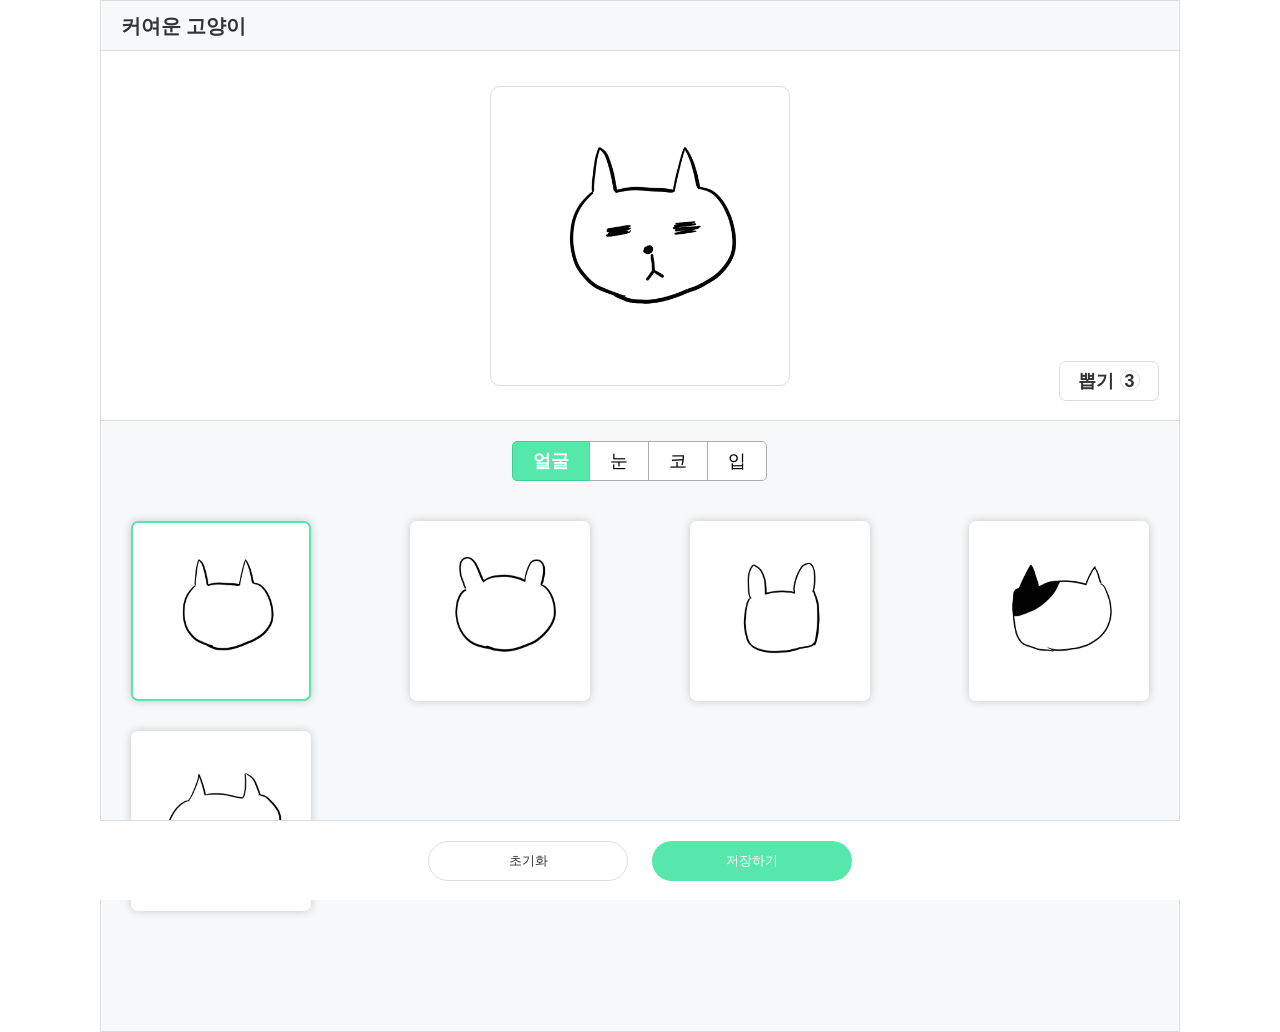
==== commit 07ade0e3: "fix : text" ====
--- a/index.html
+++ b/index.html
@@ -17,7 +17,7 @@
 <body>
 	<section class="catroom">
 		<header class="catroom_header">
-			<h1>제목이 들어갑니다</h1>
+			<h1>커여운 고양이</h1>
 		</header>
 
 		<div class="catroom_btns">
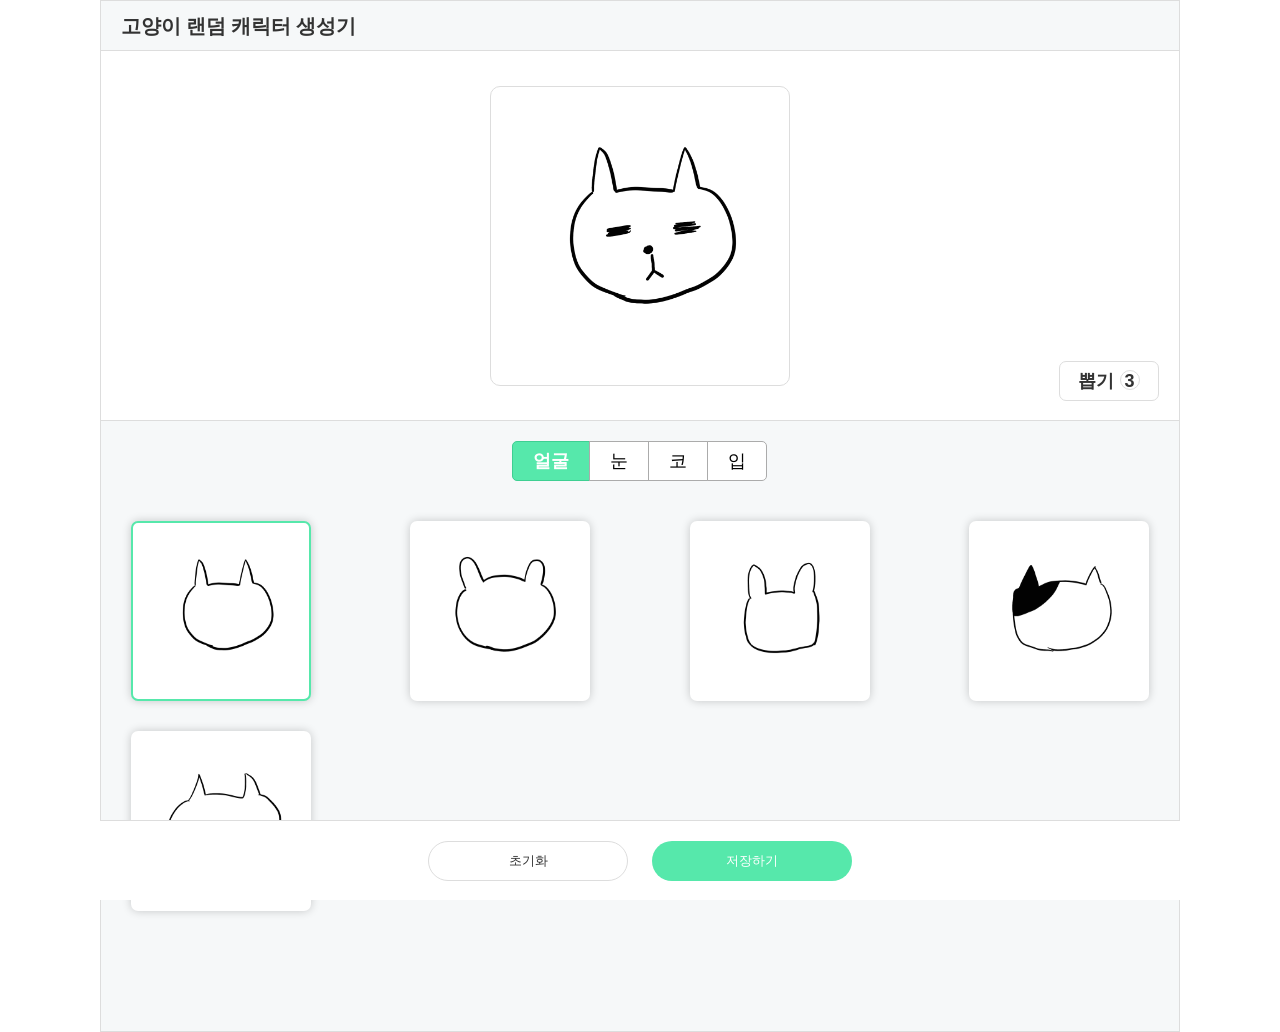
==== commit 872a2e81: "fix: 문구 수정" ====
--- a/index.html
+++ b/index.html
@@ -17,7 +17,7 @@
 <body>
 	<section class="catroom">
 		<header class="catroom_header">
-			<h1>커여운 고양이</h1>
+			<h1>고양이 랜덤 캐릭터 생성기</h1>
 		</header>
 
 		<div class="catroom_btns">
